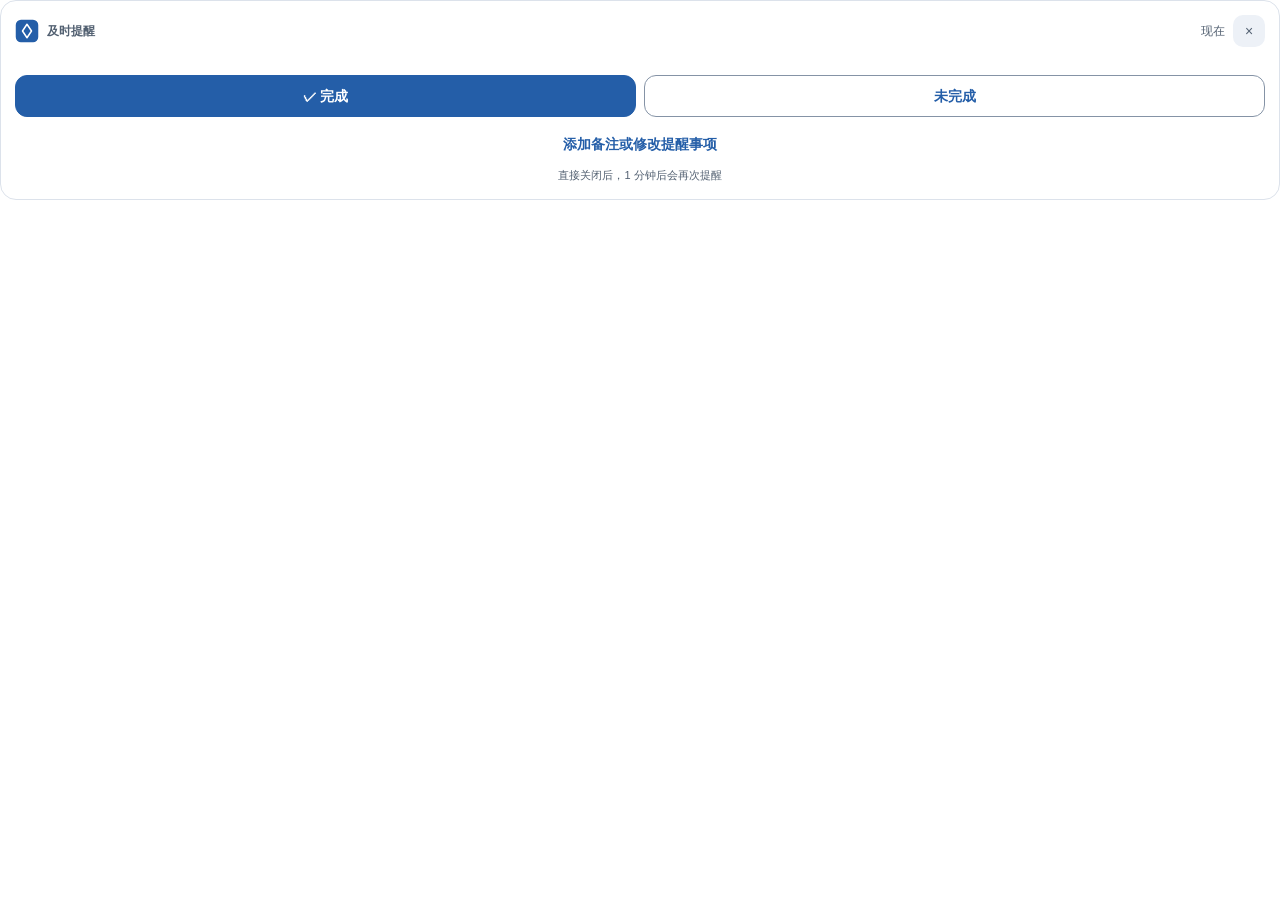
==== frontend/popup.html @ 80ea4917 "Release 2.1.0" ====
<!doctype html>
<html lang="zh-CN">
<head>
  <meta charset="UTF-8" />
  <meta http-equiv="Content-Security-Policy" content="default-src 'self'; style-src 'self'; script-src 'self'" />
  <title>提醒</title>
  <link rel="stylesheet" href="design-tokens.css" />
  <link rel="stylesheet" href="popup.css" />
  <link rel="stylesheet" href="popup-overrides.css" />
  <link rel="stylesheet" href="popup-material.css" />
</head>
<body>
  <main class="popup">
    <div id="dragHandle" class="top"><img class="logo" src="assets/app-icon.svg" alt="" width="24" height="24" /><strong>及时提醒</strong><span class="now">现在</span><button id="closeButton" aria-label="暂时关闭提醒，1分钟后再次提醒" title="暂时关闭，1分钟后再次提醒">×</button></div>
    <div id="previewCountdown" class="preview-countdown hidden"><span></span><em id="previewCountdownText"></em></div>
    <section id="viewPanel">
      <h1 id="title"></h1><p id="note"></p>
      <div class="actions"><button id="completeButton" class="primary">✓ 完成</button><button id="laterButton" title="选择延后提醒的时间">未完成</button></div>
      <button id="editButton" class="link">添加备注或修改提醒事项</button>
      <small class="repeat-note">直接关闭后，1 分钟后会再次提醒</small>
    </section>
    <section id="snoozePanel" class="hidden">
      <h2>选择下次提醒时间</h2>
      <button id="defaultButton" class="primary wide"></button>
      <div class="actions small top-actions"><button id="snoozeBack">返回</button><button id="customButton" class="dark">确认这个时间</button></div>
      <label>自定义时间<input id="customTime" type="datetime-local" /></label>
      <button id="disableButton" class="no-more">无需再提醒</button>
    </section>
    <section id="editPanel" class="hidden">
      <h2>修改提醒</h2>
      <label>提醒事项<input id="editTitle" maxlength="120" /></label>
      <label>备注<textarea id="editNote" maxlength="500"></textarea></label>
      <div class="actions small"><button id="editBack">取消</button><button id="saveEdit" class="dark">保存更改</button></div>
    </section>
  </main>
  <script src="tauri-bridge.js"></script>
  <script src="popup.js"></script>
</body>
</html>
---- frontend/design-tokens.css ----
/* Project-specific desktop values inspired by Material Design 3 roles. */
:root {
  --md-primary: #245ea8;
  --md-on-primary: #fff;
  --md-primary-container: #dce8fa;
  --md-on-primary-container: #153f72;
  --md-surface: #f8fafd;
  --md-surface-container: #edf1f7;
  --md-surface-lowest: #fff;
  --md-on-surface: #1b1c20;
  --md-on-surface-variant: #526071;
  --md-outline: #8593a6;
  --md-outline-variant: #dce2eb;
  --md-error: #b3261e;
  --md-success: #24613b;
  --md-font: "Microsoft YaHei", "Microsoft YaHei UI", "Segoe UI", sans-serif;
  --md-title-large: 28px;
  --md-title-medium: 20px;
  --md-body-large: 16px;
  --md-body-medium: 14px;
  --md-label: 13px;
  --md-space-1: 4px;
  --md-space-2: 8px;
  --md-space-3: 12px;
  --md-space-4: 16px;
  --md-space-6: 24px;
  --md-space-8: 32px;
  --md-radius-small: 8px;
  --md-radius-control: 12px;
  --md-radius-surface: 16px;
  --md-border: 1px solid var(--md-outline-variant);
  --md-shadow-overlay: 0 8px 24px rgb(27 28 32 / 12%);
  --md-focus: 2px solid var(--md-primary);
  --md-focus-offset: 3px;
}
---- frontend/popup.css ----
:root{font-family:-apple-system,BlinkMacSystemFont,"Segoe UI","PingFang SC","Microsoft YaHei",sans-serif;color:#1d1d1f}*{box-sizing:border-box}body{margin:0;padding:10px;background:transparent}.hidden{display:none!important}.popup{min-height:426px;padding:18px;border:1px solid rgba(255,255,255,.7);border-radius:20px;background:rgba(255,255,255,.94);backdrop-filter:blur(28px);box-shadow:0 4px 12px rgba(0,0,0,.12),0 30px 70px rgba(0,0,0,.22)}.top{display:grid;grid-template-columns:26px 1fr auto 28px;align-items:center;gap:9px;color:#86868b;font-size:12px}.logo{width:26px;height:26px;border-radius:8px;background:#1d1d1f;color:#fff;display:grid;place-items:center;font-size:19px}.top strong{color:#6e6e73}.top button{width:28px;height:28px;border:0;border-radius:50%;background:rgba(0,0,0,.05);font-size:18px;cursor:pointer}h1{margin:22px 0 6px;font-size:22px;line-height:1.25;letter-spacing:-.02em}p{min-height:42px;margin:0;color:#6e6e73;font-size:13px;line-height:1.55;white-space:pre-wrap}h2{margin:24px 0 14px;font-size:17px}.actions{display:grid;grid-template-columns:1fr 1fr;gap:8px;margin-top:20px}.actions button,.wide{height:44px;border:0;border-radius:13px;background:rgba(0,0,0,.055);font-weight:600;cursor:pointer}.primary{background:#0071e3!important;color:#fff}.link{width:100%;height:40px;margin-top:8px;border:0;border-radius:12px;background:transparent;color:#0066cc;font-size:12.5px;font-weight:600;cursor:pointer}.link:hover{background:rgba(0,113,227,.06)}.wide{width:100%}label{margin-top:14px;color:#6e6e73;display:grid;gap:6px;font-size:12px}input,textarea{width:100%;border:1px solid rgba(0,0,0,.08);border-radius:11px;background:#fff;color:#1d1d1f;font:inherit}input{height:42px;padding:0 11px}textarea{height:84px;padding:10px;resize:none}.actions.small{grid-template-columns:1fr 1.7fr;margin-top:12px}.dark{background:#1d1d1f!important;color:#fff}
---- frontend/popup-overrides.css ----
.popup { min-height: 0; }
.repeat-note{display:block;margin-top:2px;text-align:center;color:#98989d;font-size:11px}.top-actions{margin:12px 0 4px!important}.no-more{width:100%;height:38px;margin-top:14px;border:0;border-radius:11px;background:rgba(255,59,48,.08);color:#c9342d;font-size:12px;font-weight:600;cursor:pointer}.no-more:hover{background:rgba(255,59,48,.13)}
body{padding:0;font-family:var(--popup-font)}.popup{background:rgba(255,255,255,var(--popup-alpha,1));backdrop-filter:none}.top{cursor:grab;user-select:none}.top:active{cursor:grabbing}.top button{cursor:pointer}
body[data-text-size="1"]{--text-scale:.84}body[data-text-size="2"]{--text-scale:.92}body[data-text-size="3"]{--text-scale:1}body[data-text-size="4"]{--text-scale:1.1}body[data-text-size="5"]{--text-scale:1.2}.popup h1{font-size:calc(22px * var(--text-scale,1))}.popup h2{font-size:calc(17px * var(--text-scale,1))}.popup p{font-size:calc(13px * var(--text-scale,1))}.popup .top{font-size:calc(12px * var(--text-scale,1))}.popup button{font-size:calc(13px * var(--text-scale,1))}.popup label{font-size:calc(12px * var(--text-scale,1))}.popup input,.popup textarea{font-size:calc(13px * var(--text-scale,1))}.popup .repeat-note{font-size:calc(11px * var(--text-scale,1))}
.preview-countdown{position:relative;height:15px;margin:10px 0 -6px;overflow:hidden;border-radius:999px;background:rgba(0,113,227,.1)}.preview-countdown span{position:absolute;inset:0;background:linear-gradient(90deg,#35a7ff,#0071e3);transform-origin:left;animation:preview-countdown linear forwards}@keyframes preview-countdown{from{transform:scaleX(1)}to{transform:scaleX(0)}}.preview-countdown em{position:absolute;inset:0;display:grid;place-items:center;color:#0059b3;font-size:9px;font-style:normal;font-weight:650}
---- frontend/popup-material.css ----
/* Shared Material roles; native placement, zoom, stacking and commands stay unchanged. */
html, body { width: 100%; height: 100%; margin: 0; overflow: hidden; background: transparent; }
body { padding: 0; color: var(--md-on-surface); font-family: var(--popup-font, var(--md-font)); }
.popup { display: flex; flex-direction: column; gap: 12px; min-height: 0; max-height: 100vh; padding: 14px; overflow: hidden; border: var(--md-border); border-radius: var(--md-radius-surface); background: rgba(255,255,255,var(--popup-alpha,1)); backdrop-filter: none; box-shadow: 0 2px 8px rgb(27 28 32 / 10%); }
.top { flex-shrink: 0; grid-template-columns: 24px minmax(0,1fr) auto 32px; gap: 8px; color: var(--popup-secondary, var(--md-on-surface-variant)); font-size: calc(12px * var(--text-scale,1)); }
.top strong { min-width: 0; overflow: hidden; text-overflow: ellipsis; white-space: nowrap; color: var(--popup-secondary, var(--md-on-surface-variant)); }
.logo { width: 24px; height: 24px; border-radius: 7px; background: var(--md-primary); font-size: 18px; }
.top button { width: 32px; height: 32px; border-radius: 10px; color: var(--md-on-surface-variant); background: var(--md-surface-container); }
.popup > section { min-height: 0; flex: 0 1 auto; overflow: auto; overscroll-behavior: contain; scrollbar-width: thin; }
.popup h1 { margin: 0 0 8px; color: var(--md-on-surface); font-size: calc(20px * var(--text-scale,1)); line-height: 1.4; letter-spacing: 0; overflow-wrap: anywhere; }
.popup h2 { margin: 0 0 12px; color: var(--md-on-surface); font-size: calc(17px * var(--text-scale,1)); line-height: 1.4; }
.popup p { min-height: 0; margin: 0; color: var(--popup-secondary, var(--md-on-surface-variant)); font-size: calc(14px * var(--text-scale,1)); line-height: 1.6; white-space: pre-wrap; overflow-wrap: anywhere; }
.popup button { font-family: inherit; font-size: calc(14px * var(--text-scale,1)); }
.popup button:disabled { cursor: default; }
.actions { gap: 8px; margin-top: 16px; }
.actions button, .wide { min-height: 42px; height: auto; padding: 10px 8px; border: 1px solid var(--md-outline); border-radius: var(--md-radius-control); color: var(--md-primary); background: rgba(255,255,255,.92); line-height: 20px; }
.popup .primary, .popup .dark { border-color: var(--md-primary); background: var(--md-primary) !important; color: var(--md-on-primary); }
.popup .primary:hover, .popup .dark:hover { background: var(--md-on-primary-container) !important; }
.actions button:not(.primary):not(.dark):hover { background: var(--md-primary-container); }
.link { height: auto; min-height: 38px; margin-top: 8px; padding: 8px; border-radius: 10px; background: rgba(255,255,255,.92); color: var(--md-primary); font-size: calc(13px * var(--text-scale,1)); line-height: 20px; }
.link:hover { background: var(--md-primary-container); }
.repeat-note { margin-top: 4px; color: var(--popup-secondary, var(--md-on-surface-variant)); font-size: calc(12px * var(--text-scale,1)); line-height: 1.6; }
.popup label { margin-top: 12px; gap: 8px; color: var(--popup-secondary, var(--md-on-surface-variant)); font-size: calc(13px * var(--text-scale,1)); line-height: 1.5; }
.popup input, .popup textarea { border: 1px solid var(--md-outline); border-radius: 10px; color: var(--md-on-surface); background: rgba(255,255,255,.96); font-family: inherit; font-size: calc(14px * var(--text-scale,1)); }
.popup input { min-height: 42px; height: auto; padding: 10px; }
.popup textarea { min-height: 72px; height: 84px; padding: 10px; line-height: 1.5; }
.popup .no-more { min-height: 38px; height: auto; padding: 10px; color: var(--md-error); background: #fce8e6; line-height: 20px; }
.popup button:focus-visible, .popup input:focus-visible, .popup textarea:focus-visible { outline: var(--md-focus); outline-offset: -3px; }
.preview-countdown { flex-shrink: 0; height: 22px; margin: 0; border-radius: 8px; background: var(--md-primary-container); }
.preview-countdown span { background: var(--md-primary); opacity: .18; }
.preview-countdown em { color: var(--md-on-primary-container); font-size: calc(11px * var(--text-scale,1)); line-height: 18px; }
@media (prefers-reduced-motion: reduce) { .preview-countdown span { animation: none; } }

/* Native shadow is disabled too: it otherwise paints square DWM corners. */
.popup { box-shadow: none; }
.top img.logo { display: block; object-fit: contain; background: transparent; border-radius: 0; }
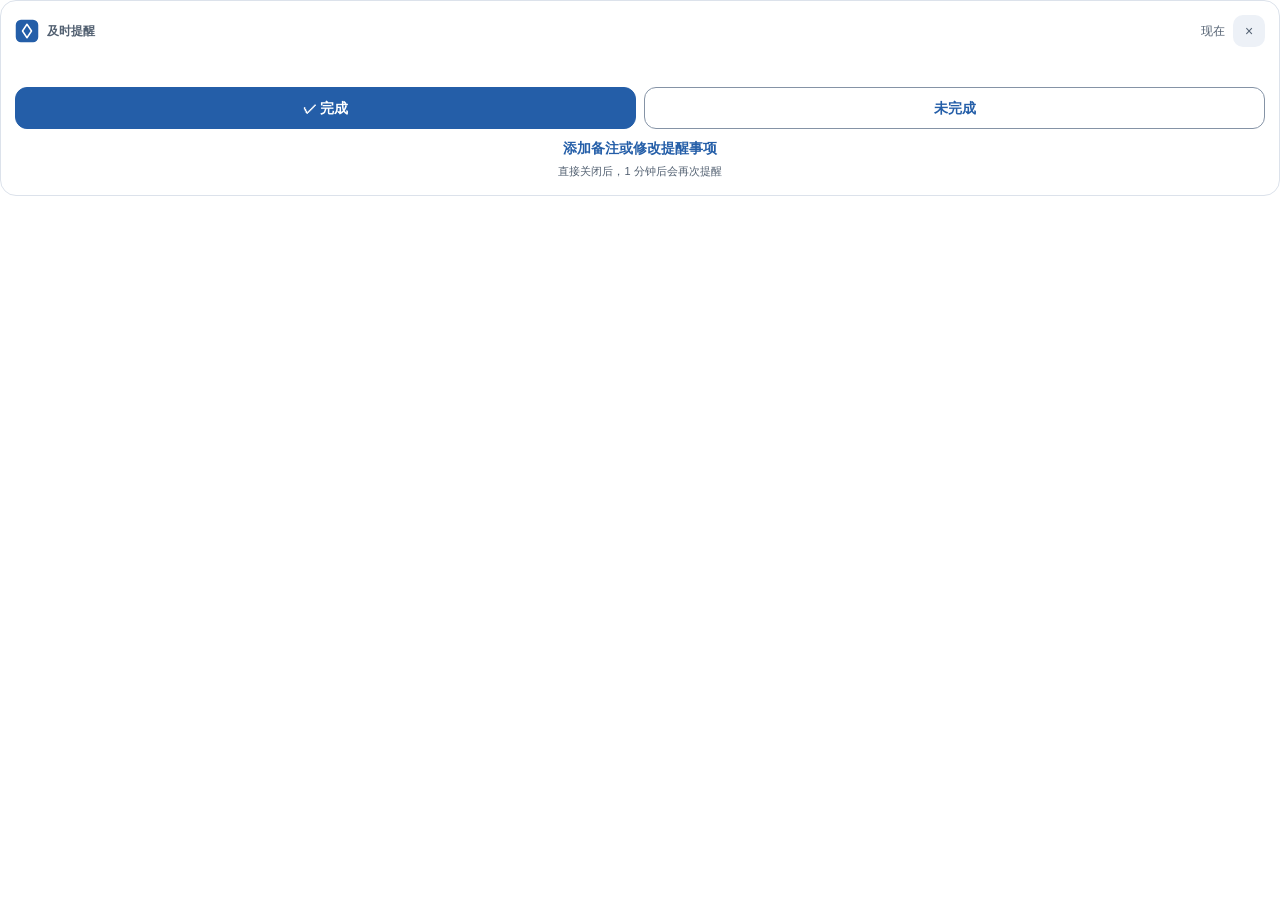
==== commit 24843fd5: "feat: ship v2.3.0 reminder priorities and time controls Implement FEAT-011, FEAT-015, FEAT-016, FEAT" ====
--- a/frontend/popup.html
+++ b/frontend/popup.html
@@ -2,38 +2,44 @@
 <html lang="zh-CN">
 <head>
   <meta charset="UTF-8" />
-  <meta http-equiv="Content-Security-Policy" content="default-src 'self'; style-src 'self'; script-src 'self'" />
+  <meta http-equiv="Content-Security-Policy" content="default-src 'self'; img-src 'self' data:; style-src 'self'; script-src 'self'" />
   <title>提醒</title>
   <link rel="stylesheet" href="design-tokens.css" />
   <link rel="stylesheet" href="popup.css" />
   <link rel="stylesheet" href="popup-overrides.css" />
   <link rel="stylesheet" href="popup-material.css" />
+  <link rel="stylesheet" href="reminder-controls.css" />
 </head>
 <body>
   <main class="popup">
     <div id="dragHandle" class="top"><img class="logo" src="assets/app-icon.svg" alt="" width="24" height="24" /><strong>及时提醒</strong><span class="now">现在</span><button id="closeButton" aria-label="暂时关闭提醒，1分钟后再次提醒" title="暂时关闭，1分钟后再次提醒">×</button></div>
     <div id="previewCountdown" class="preview-countdown hidden"><span></span><em id="previewCountdownText"></em></div>
     <section id="viewPanel">
-      <h1 id="title"></h1><p id="note"></p>
+      <div class="reminder-content" role="region" aria-label="提醒内容，可滚动查看" tabindex="0"><span id="popupPriority" class="priority-badge hidden"></span><h1 id="title"></h1><p id="note"></p><img id="reminderImage" class="reminder-image hidden" alt="提醒附图" /></div>
       <div class="actions"><button id="completeButton" class="primary">✓ 完成</button><button id="laterButton" title="选择延后提醒的时间">未完成</button></div>
       <button id="editButton" class="link">添加备注或修改提醒事项</button>
       <small class="repeat-note">直接关闭后，1 分钟后会再次提醒</small>
     </section>
     <section id="snoozePanel" class="hidden">
       <h2>选择下次提醒时间</h2>
-      <button id="defaultButton" class="primary wide"></button>
+      <div class="snooze-shortcuts"><button id="defaultButton" class="primary"></button><button id="tomorrowButton">明天 09:00 提醒</button></div>
+      <button id="adjustTomorrow" class="link" aria-expanded="false" aria-controls="tomorrowOptions">调整本次明天提醒时间</button>
+      <div id="tomorrowOptions" class="hidden"><label>本次明天提醒时间<input id="tomorrowTime" type="time" value="09:00" required /></label></div>
+      <p id="snoozeError" class="control-error" role="alert"></p>
+      <label>自定义时间<input id="customTime" type="datetime-local" /></label>
       <div class="actions small top-actions"><button id="snoozeBack">返回</button><button id="customButton" class="dark">确认这个时间</button></div>
-      <label>自定义时间<input id="customTime" type="datetime-local" /></label>
       <button id="disableButton" class="no-more">无需再提醒</button>
     </section>
     <section id="editPanel" class="hidden">
       <h2>修改提醒</h2>
       <label>提醒事项<input id="editTitle" maxlength="120" /></label>
+      <label id="editPriorityField">优先级<select id="editPriority"><option value="">未设置</option><option value="urgent">紧急</option><option value="medium">中等</option><option value="normal">一般</option></select></label>
       <label>备注<textarea id="editNote" maxlength="500"></textarea></label>
       <div class="actions small"><button id="editBack">取消</button><button id="saveEdit" class="dark">保存更改</button></div>
     </section>
   </main>
   <script src="tauri-bridge.js"></script>
+  <script src="time-controls.js"></script>
   <script src="popup.js"></script>
 </body>
 </html>
--- a/frontend/popup-material.css
+++ b/frontend/popup-material.css
@@ -10,6 +10,7 @@
 .popup h1 { margin: 0 0 8px; color: var(--md-on-surface); font-size: calc(20px * var(--text-scale,1)); line-height: 1.4; letter-spacing: 0; overflow-wrap: anywhere; }
 .popup h2 { margin: 0 0 12px; color: var(--md-on-surface); font-size: calc(17px * var(--text-scale,1)); line-height: 1.4; }
 .popup p { min-height: 0; margin: 0; color: var(--popup-secondary, var(--md-on-surface-variant)); font-size: calc(14px * var(--text-scale,1)); line-height: 1.6; white-space: pre-wrap; overflow-wrap: anywhere; }
+.popup .reminder-image { width: 100%; max-height: 150px; margin-top: 10px; display: block; border-radius: 10px; object-fit: contain; background: var(--md-surface-container); }
 .popup button { font-family: inherit; font-size: calc(14px * var(--text-scale,1)); }
 .popup button:disabled { cursor: default; }
 .actions { gap: 8px; margin-top: 16px; }
--- a/frontend/reminder-controls.css
+++ b/frontend/reminder-controls.css
@@ -0,0 +1,45 @@
+.priority-badge { display: inline-flex; align-items: center; width: fit-content; font-size: 12px; line-height: 1.6; font-weight: 500; padding: 1px 7px; border-radius: var(--md-radius-small); background: var(--md-surface-container); color: var(--md-on-surface-variant); white-space: nowrap; }
+.priority-badge::before { content: ''; width: 6px; height: 6px; border-radius: 50%; background: currentColor; margin-right: 5px; flex-shrink: 0; }
+.priority-urgent { color: #a52720; background: #fce9e7; }
+.priority-medium { color: #775500; background: #fff1c9; }
+.priority-normal { color: #315b42; background: #e5f0e7; }
+[data-priority-palette="muted"] .priority-urgent { color: #734c50; background: #f3e8eb; }
+[data-priority-palette="muted"] .priority-medium { color: #635b44; background: #f1eddf; }
+[data-priority-palette="muted"] .priority-normal { color: #4b5e67; background: #e9eff2; }
+.reminder-copy .priority-badge { margin-top: 4px; }
+.segmented-time { position: relative; display: flex; align-items: center; flex-wrap: nowrap; gap: 1px; min-width: 0; max-width: 100%; width: 100%; box-sizing: border-box; padding: 7px 10px; min-height: 44px; border: 1px solid var(--md-outline); border-radius: var(--md-radius-control); background: var(--md-surface-lowest); color: var(--md-on-surface); font: 14px var(--md-font); font-variant-numeric: tabular-nums; }
+.segmented-time:focus-within { outline: var(--md-focus); outline-offset: 2px; }
+.segmented-time.has-error { border-color: var(--md-error); }
+.segmented-time input.time-segment { display: inline-block; flex: 0 1 2.5ch; width: 2.5ch; min-width: 2.3ch; padding: 3px 0; border: 0; border-radius: 3px; outline: none; background: transparent; font: inherit; text-align: center; color: inherit; height: auto; margin: 0; box-shadow: none; }
+.segmented-time input.time-segment[maxlength="4"] { flex-basis: 4.5ch; width: 4.5ch; min-width: 4.3ch; }
+.segmented-time input.time-segment:focus { background: var(--md-primary-container); color: var(--md-on-primary-container); }
+.time-separator { flex: 0 0 auto; white-space: pre; }
+.segmented-time .time-picker { flex: 0 0 32px; margin-left: auto; width: 32px; min-width: 32px; height: 30px; padding: 0; border: 0; background: transparent; color: var(--md-primary); font-size: 19px; }
+.segmented-time input.native-time-backing { position: absolute; left: 8px; bottom: 0; width: 1px; height: 1px; opacity: 0; padding: 0; border: 0; pointer-events: none; }
+.setting-row > .segmented-time { max-width: 145px; }
+.dialog-overlay .setting-row > .segmented-time { display: flex; gap: 1px; }
+.setting-row > input[type="checkbox"] { width: 20px; height: 20px; accent-color: var(--md-primary); }
+.snooze-shortcuts { display: grid; grid-template-columns: 1fr 1fr; gap: 8px; margin-bottom: 4px; }
+.snooze-shortcuts button { padding: 9px 5px; font-size: 13px; min-width: 0; }
+.control-error { color: var(--md-error); font-size: 12px; margin: 4px 0; }
+.control-error:empty { display: none; }
+.time-error { display: block; color: var(--md-error); font-size: 12px; line-height: 18px; font-weight: 400; }
+.time-error:empty { display: none; }
+#tomorrowOptions { margin: 4px 0 8px; }
+.hidden { display: none !important; }
+.segmented-time input.time-segment, .segmented-time input.native-time-backing { min-height: 0; }
+.snooze-shortcuts button { min-height: 44px; border: 1px solid var(--md-outline); border-radius: var(--md-radius-control); color: var(--md-primary); background: var(--md-surface-lowest); }
+.popup .control-error { color: var(--md-error); }
+#popupPriority { margin-bottom: 6px; }
+#priorityInput, #editPriority { min-height: 42px; border: 1px solid var(--md-outline); border-radius: var(--md-radius-control); padding: 8px 12px; color: var(--md-on-surface); background: var(--md-surface-lowest); font: inherit; }
+#editorOverlay .apple-dialog { display: flex; flex-direction: column; overflow: hidden; scrollbar-gutter: auto; padding-bottom: 0; }
+#editorOverlay .dialog-top { flex-shrink: 0; }
+#editorOverlay .reminder-form { display: flex; flex-direction: column; min-height: 0; overflow: auto; overscroll-behavior: contain; padding: 3px 5px 0; margin-inline: -5px; scrollbar-width: thin; }
+#editorOverlay .reminder-form > * { flex-shrink: 0; }
+#editorOverlay .form-actions { position: sticky; bottom: 0; z-index: 2; padding: 12px 0 20px; margin-top: 0; border-top: var(--md-border); background: var(--md-surface-lowest); }
+.popup > #viewPanel { display: flex; flex: 1 1 auto; flex-direction: column; overflow: hidden; min-height: 0; }
+.reminder-content { flex: 1 1 auto; overflow: auto; min-height: 20px; overscroll-behavior: contain; scrollbar-width: thin; }
+#viewPanel > .actions, #viewPanel > .link, #viewPanel > .repeat-note { flex-shrink: 0; }
+#viewPanel > .actions { margin-top: 8px; }
+#viewPanel > .link { min-height: 30px; margin-top: 4px; padding: 4px; }
+#viewPanel > .repeat-note { margin-top: 0; }
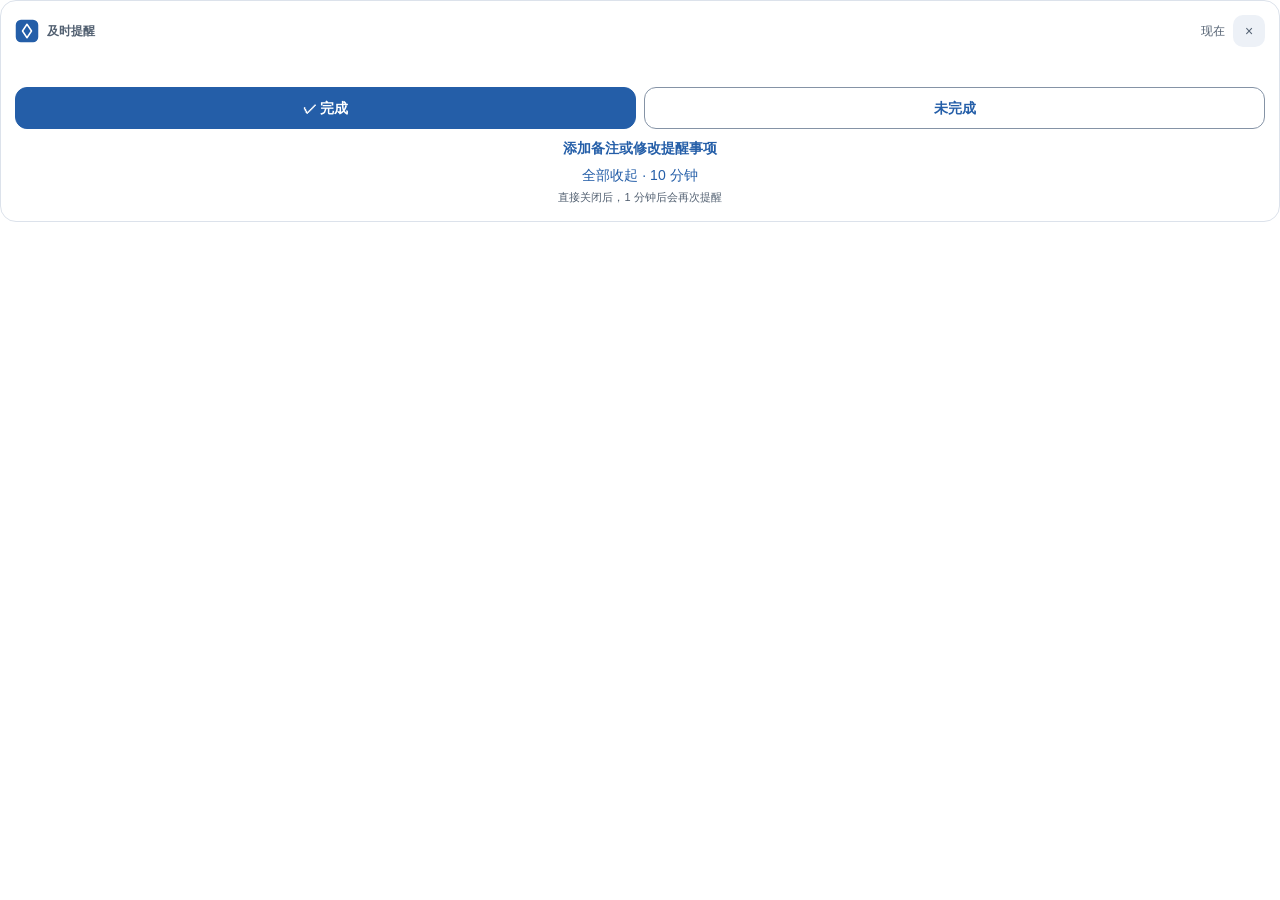
==== commit ef8cb67c: "feat: collapse all reminders and show popups without activation" ====
--- a/frontend/popup.html
+++ b/frontend/popup.html
@@ -15,9 +15,10 @@
     <div id="dragHandle" class="top"><img class="logo" src="assets/app-icon.svg" alt="" width="24" height="24" /><strong>及时提醒</strong><span class="now">现在</span><button id="closeButton" aria-label="暂时关闭提醒，1分钟后再次提醒" title="暂时关闭，1分钟后再次提醒">×</button></div>
     <div id="previewCountdown" class="preview-countdown hidden"><span></span><em id="previewCountdownText"></em></div>
     <section id="viewPanel">
-      <div class="reminder-content" role="region" aria-label="提醒内容，可滚动查看" tabindex="0"><span id="popupPriority" class="priority-badge hidden"></span><h1 id="title"></h1><p id="note"></p><img id="reminderImage" class="reminder-image hidden" alt="提醒附图" /></div>
+      <div class="reminder-content" role="region" aria-label="提醒内容，可滚动查看" tabindex="0"><span id="popupPriority" class="priority-badge hidden"></span><h1 id="title"></h1><p id="note"></p><button id="reminderImageButton" class="reminder-image-button hidden" type="button" aria-label="查看提醒图片大图"><img id="reminderImage" class="reminder-image" alt="提醒附图" /></button></div>
       <div class="actions"><button id="completeButton" class="primary">✓ 完成</button><button id="laterButton" title="选择延后提醒的时间">未完成</button></div>
       <button id="editButton" class="link">添加备注或修改提醒事项</button>
+      <button id="collapseAllButton" class="collapse-all" type="button">全部收起 · 10 分钟</button>
       <small class="repeat-note">直接关闭后，1 分钟后会再次提醒</small>
     </section>
     <section id="snoozePanel" class="hidden">
@@ -38,6 +39,10 @@
       <div class="actions small"><button id="editBack">取消</button><button id="saveEdit" class="dark">保存更改</button></div>
     </section>
   </main>
+  <div id="imageViewerOverlay" class="popup-image-viewer hidden" role="dialog" aria-modal="true" aria-label="查看提醒图片">
+    <button id="imageViewerClose" type="button" aria-label="关闭图片查看">×</button>
+    <img id="imageViewerContent" alt="提醒图片大图" />
+  </div>
   <script src="tauri-bridge.js"></script>
   <script src="time-controls.js"></script>
   <script src="popup.js"></script>
--- a/frontend/popup-material.css
+++ b/frontend/popup-material.css
@@ -11,6 +11,15 @@
 .popup h2 { margin: 0 0 12px; color: var(--md-on-surface); font-size: calc(17px * var(--text-scale,1)); line-height: 1.4; }
 .popup p { min-height: 0; margin: 0; color: var(--popup-secondary, var(--md-on-surface-variant)); font-size: calc(14px * var(--text-scale,1)); line-height: 1.6; white-space: pre-wrap; overflow-wrap: anywhere; }
 .popup .reminder-image { width: 100%; max-height: 150px; margin-top: 10px; display: block; border-radius: 10px; object-fit: contain; background: var(--md-surface-container); }
+.popup .reminder-image-button { display: block; width: 100%; padding: 0; border: 0; background: transparent; cursor: zoom-in; }
+.popup .reminder-image-button:focus-visible { outline: var(--md-focus); outline-offset: -3px; }
+.popup-image-viewer { position: fixed; inset: 0; z-index: 20; display: grid; place-items: center; padding: 44px 12px 12px; background: var(--md-surface-lowest); border: var(--md-border); border-radius: var(--md-radius-surface); }
+.popup-image-viewer img { display: block; max-width: 100%; max-height: 100%; object-fit: contain; }
+.popup-image-viewer button { position: absolute; top: 8px; right: 8px; width: 32px; height: 32px; border: 0; border-radius: var(--md-radius-control); background: var(--md-surface-container); color: var(--md-on-surface); font-size: 22px; cursor: pointer; }
+.popup-image-viewer button:focus-visible { outline: var(--md-focus); outline-offset: -3px; }
+.collapse-all { align-self: center; padding: 4px 10px; border: 0; border-radius: 8px; background: transparent; color: var(--md-primary); font-size: calc(12px * var(--text-scale,1)); cursor: pointer; }
+.collapse-all:hover { background: var(--md-surface-container); }
+.collapse-all:focus-visible { outline: var(--md-focus); outline-offset: 2px; }
 .popup button { font-family: inherit; font-size: calc(14px * var(--text-scale,1)); }
 .popup button:disabled { cursor: default; }
 .actions { gap: 8px; margin-top: 16px; }
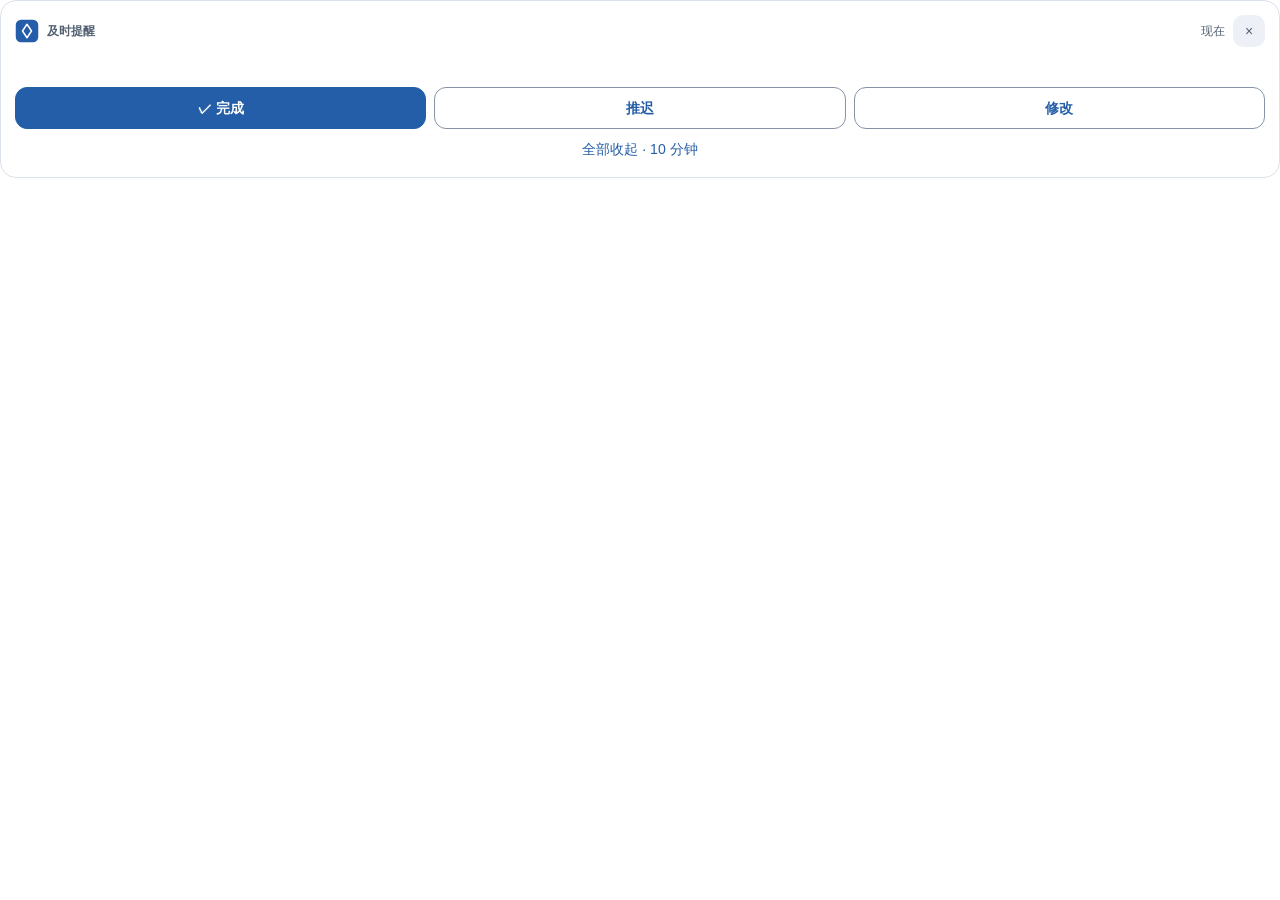
==== commit fd898fcd: "feat: four-corner popup layout and overflow modes (v2.5.0 candidate) Include QA-001/002/003 fixes an" ====
--- a/frontend/popup.html
+++ b/frontend/popup.html
@@ -12,20 +12,20 @@
 </head>
 <body>
   <main class="popup">
-    <div id="dragHandle" class="top"><img class="logo" src="assets/app-icon.svg" alt="" width="24" height="24" /><strong>及时提醒</strong><span class="now">现在</span><button id="closeButton" aria-label="暂时关闭提醒，1分钟后再次提醒" title="暂时关闭，1分钟后再次提醒">×</button></div>
+    <div id="dragHandle" class="top" tabindex="0" aria-label="提醒标题区域，点击或按回车置前，可拖动"><img class="logo" src="assets/app-icon.svg" alt="" width="24" height="24" /><strong>及时提醒</strong><span class="now">现在</span><button id="closeButton" aria-label="暂时关闭提醒，1分钟后再次提醒" title="暂时关闭，1分钟后再次提醒">×</button></div>
     <div id="previewCountdown" class="preview-countdown hidden"><span></span><em id="previewCountdownText"></em></div>
+    <p id="popupError" class="control-error hidden" role="alert"></p>
     <section id="viewPanel">
       <div class="reminder-content" role="region" aria-label="提醒内容，可滚动查看" tabindex="0"><span id="popupPriority" class="priority-badge hidden"></span><h1 id="title"></h1><p id="note"></p><button id="reminderImageButton" class="reminder-image-button hidden" type="button" aria-label="查看提醒图片大图"><img id="reminderImage" class="reminder-image" alt="提醒附图" /></button></div>
-      <div class="actions"><button id="completeButton" class="primary">✓ 完成</button><button id="laterButton" title="选择延后提醒的时间">未完成</button></div>
-      <button id="editButton" class="link">添加备注或修改提醒事项</button>
+      <div class="actions"><button id="completeButton" class="primary">✓ 完成</button><button id="laterButton" title="选择延后提醒的时间">推迟</button><button id="editButton" title="修改提醒事项、备注和优先级">修改</button></div>
       <button id="collapseAllButton" class="collapse-all" type="button">全部收起 · 10 分钟</button>
-      <small class="repeat-note">直接关闭后，1 分钟后会再次提醒</small>
     </section>
     <section id="snoozePanel" class="hidden">
       <h2>选择下次提醒时间</h2>
       <div class="snooze-shortcuts"><button id="defaultButton" class="primary"></button><button id="tomorrowButton">明天 09:00 提醒</button></div>
-      <button id="adjustTomorrow" class="link" aria-expanded="false" aria-controls="tomorrowOptions">调整本次明天提醒时间</button>
-      <div id="tomorrowOptions" class="hidden"><label>本次明天提醒时间<input id="tomorrowTime" type="time" value="09:00" required /></label></div>
+      <!-- Keep control IDs for the existing default-time binding; custom time is the visible override. -->
+      <button id="adjustTomorrow" class="link" aria-expanded="false" aria-controls="tomorrowOptions" hidden>调整本次明天提醒时间</button>
+      <div id="tomorrowOptions" class="hidden" hidden><label>本次明天提醒时间<input id="tomorrowTime" type="time" value="09:00" required /></label></div>
       <p id="snoozeError" class="control-error" role="alert"></p>
       <label>自定义时间<input id="customTime" type="datetime-local" /></label>
       <div class="actions small top-actions"><button id="snoozeBack">返回</button><button id="customButton" class="dark">确认这个时间</button></div>
--- a/frontend/popup-material.css
+++ b/frontend/popup-material.css
@@ -6,6 +6,7 @@
 .top strong { min-width: 0; overflow: hidden; text-overflow: ellipsis; white-space: nowrap; color: var(--popup-secondary, var(--md-on-surface-variant)); }
 .logo { width: 24px; height: 24px; border-radius: 7px; background: var(--md-primary); font-size: 18px; }
 .top button { width: 32px; height: 32px; border-radius: 10px; color: var(--md-on-surface-variant); background: var(--md-surface-container); }
+.top:focus-visible { outline: var(--md-focus); outline-offset: -2px; border-radius: var(--md-radius-small); }
 .popup > section { min-height: 0; flex: 0 1 auto; overflow: auto; overscroll-behavior: contain; scrollbar-width: thin; }
 .popup h1 { margin: 0 0 8px; color: var(--md-on-surface); font-size: calc(20px * var(--text-scale,1)); line-height: 1.4; letter-spacing: 0; overflow-wrap: anywhere; }
 .popup h2 { margin: 0 0 12px; color: var(--md-on-surface); font-size: calc(17px * var(--text-scale,1)); line-height: 1.4; }
@@ -17,29 +18,32 @@
 .popup-image-viewer img { display: block; max-width: 100%; max-height: 100%; object-fit: contain; }
 .popup-image-viewer button { position: absolute; top: 8px; right: 8px; width: 32px; height: 32px; border: 0; border-radius: var(--md-radius-control); background: var(--md-surface-container); color: var(--md-on-surface); font-size: 22px; cursor: pointer; }
 .popup-image-viewer button:focus-visible { outline: var(--md-focus); outline-offset: -3px; }
-.collapse-all { align-self: center; padding: 4px 10px; border: 0; border-radius: 8px; background: transparent; color: var(--md-primary); font-size: calc(12px * var(--text-scale,1)); cursor: pointer; }
-.collapse-all:hover { background: var(--md-surface-container); }
+.collapse-all { align-self: center; width: 100%; flex-shrink: 0; margin-top: var(--md-space-2); padding: 4px 10px; border: 0; border-radius: 10px; background: transparent; color: var(--md-primary); font-size: calc(12px * var(--text-scale,1)); cursor: pointer; }
 .collapse-all:focus-visible { outline: var(--md-focus); outline-offset: 2px; }
-.popup button { font-family: inherit; font-size: calc(14px * var(--text-scale,1)); }
+.popup button { font-family: inherit; font-size: calc(14px * var(--text-scale,1)); transition: background-color 160ms ease, color 160ms ease, border-color 160ms ease, filter 160ms ease; }
+.popup button:active:not(:disabled) { filter: brightness(.92); }
 .popup button:disabled { cursor: default; }
 .actions { gap: 8px; margin-top: 16px; }
+#viewPanel > .actions { grid-template-columns: repeat(3, minmax(0, 1fr)); }
+#adjustTomorrow[hidden], #tomorrowOptions[hidden] { display: none !important; }
 .actions button, .wide { min-height: 42px; height: auto; padding: 10px 8px; border: 1px solid var(--md-outline); border-radius: var(--md-radius-control); color: var(--md-primary); background: rgba(255,255,255,.92); line-height: 20px; }
 .popup .primary, .popup .dark { border-color: var(--md-primary); background: var(--md-primary) !important; color: var(--md-on-primary); }
-.popup .primary:hover, .popup .dark:hover { background: var(--md-on-primary-container) !important; }
-.actions button:not(.primary):not(.dark):hover { background: var(--md-primary-container); }
+.popup .primary:hover:not(:disabled), .popup .dark:hover:not(:disabled) { background: var(--md-on-primary-container) !important; }
+.actions button:not(.primary):not(.dark):hover:not(:disabled) { background: var(--md-primary-container); }
 .link { height: auto; min-height: 38px; margin-top: 8px; padding: 8px; border-radius: 10px; background: rgba(255,255,255,.92); color: var(--md-primary); font-size: calc(13px * var(--text-scale,1)); line-height: 20px; }
-.link:hover { background: var(--md-primary-container); }
+.popup :is(.link, .collapse-all, .top button, .snooze-shortcuts button:not(.primary)):hover:not(:disabled) { background: var(--md-primary-container); color: var(--md-on-primary-container); }
 .repeat-note { margin-top: 4px; color: var(--popup-secondary, var(--md-on-surface-variant)); font-size: calc(12px * var(--text-scale,1)); line-height: 1.6; }
 .popup label { margin-top: 12px; gap: 8px; color: var(--popup-secondary, var(--md-on-surface-variant)); font-size: calc(13px * var(--text-scale,1)); line-height: 1.5; }
 .popup input, .popup textarea { border: 1px solid var(--md-outline); border-radius: 10px; color: var(--md-on-surface); background: rgba(255,255,255,.96); font-family: inherit; font-size: calc(14px * var(--text-scale,1)); }
 .popup input { min-height: 42px; height: auto; padding: 10px; }
 .popup textarea { min-height: 72px; height: 84px; padding: 10px; line-height: 1.5; }
 .popup .no-more { min-height: 38px; height: auto; padding: 10px; color: var(--md-error); background: #fce8e6; line-height: 20px; }
+.popup .no-more:hover:not(:disabled) { background: #f9d7d4; }
 .popup button:focus-visible, .popup input:focus-visible, .popup textarea:focus-visible { outline: var(--md-focus); outline-offset: -3px; }
 .preview-countdown { flex-shrink: 0; height: 22px; margin: 0; border-radius: 8px; background: var(--md-primary-container); }
 .preview-countdown span { background: var(--md-primary); opacity: .18; }
 .preview-countdown em { color: var(--md-on-primary-container); font-size: calc(11px * var(--text-scale,1)); line-height: 18px; }
-@media (prefers-reduced-motion: reduce) { .preview-countdown span { animation: none; } }
+@media (prefers-reduced-motion: reduce) { .preview-countdown span { animation: none; } .popup button { transition: none; } }
 
 /* Native shadow is disabled too: it otherwise paints square DWM corners. */
 .popup { box-shadow: none; }
--- a/frontend/reminder-controls.css
+++ b/frontend/reminder-controls.css
@@ -25,6 +25,10 @@
 .control-error:empty { display: none; }
 .time-error { display: block; color: var(--md-error); font-size: 12px; line-height: 18px; font-weight: 400; }
 .time-error:empty { display: none; }
+/* Keep wheel targets still when draft and validation messages change. */
+#editorDraftStatus { block-size: 44px; overflow: auto; }
+#editorDraftStatus.hidden { display: block !important; visibility: hidden; }
+#editorOverlay .time-error { display: block; block-size: 36px; margin: 0; overflow: auto; }
 #tomorrowOptions { margin: 4px 0 8px; }
 .hidden { display: none !important; }
 .segmented-time input.time-segment, .segmented-time input.native-time-backing { min-height: 0; }
@@ -43,3 +47,4 @@
 #viewPanel > .actions { margin-top: 8px; }
 #viewPanel > .link { min-height: 30px; margin-top: 4px; padding: 4px; }
 #viewPanel > .repeat-note { margin-top: 0; }
+.save-error { position: fixed; inset: auto 24px 20px; z-index: 1000; margin: 0; padding: 12px 16px; border: 1px solid var(--md-error); border-radius: var(--md-radius-control); background: var(--md-surface-lowest); color: var(--md-error); font: 14px var(--md-font); pointer-events: none; }
